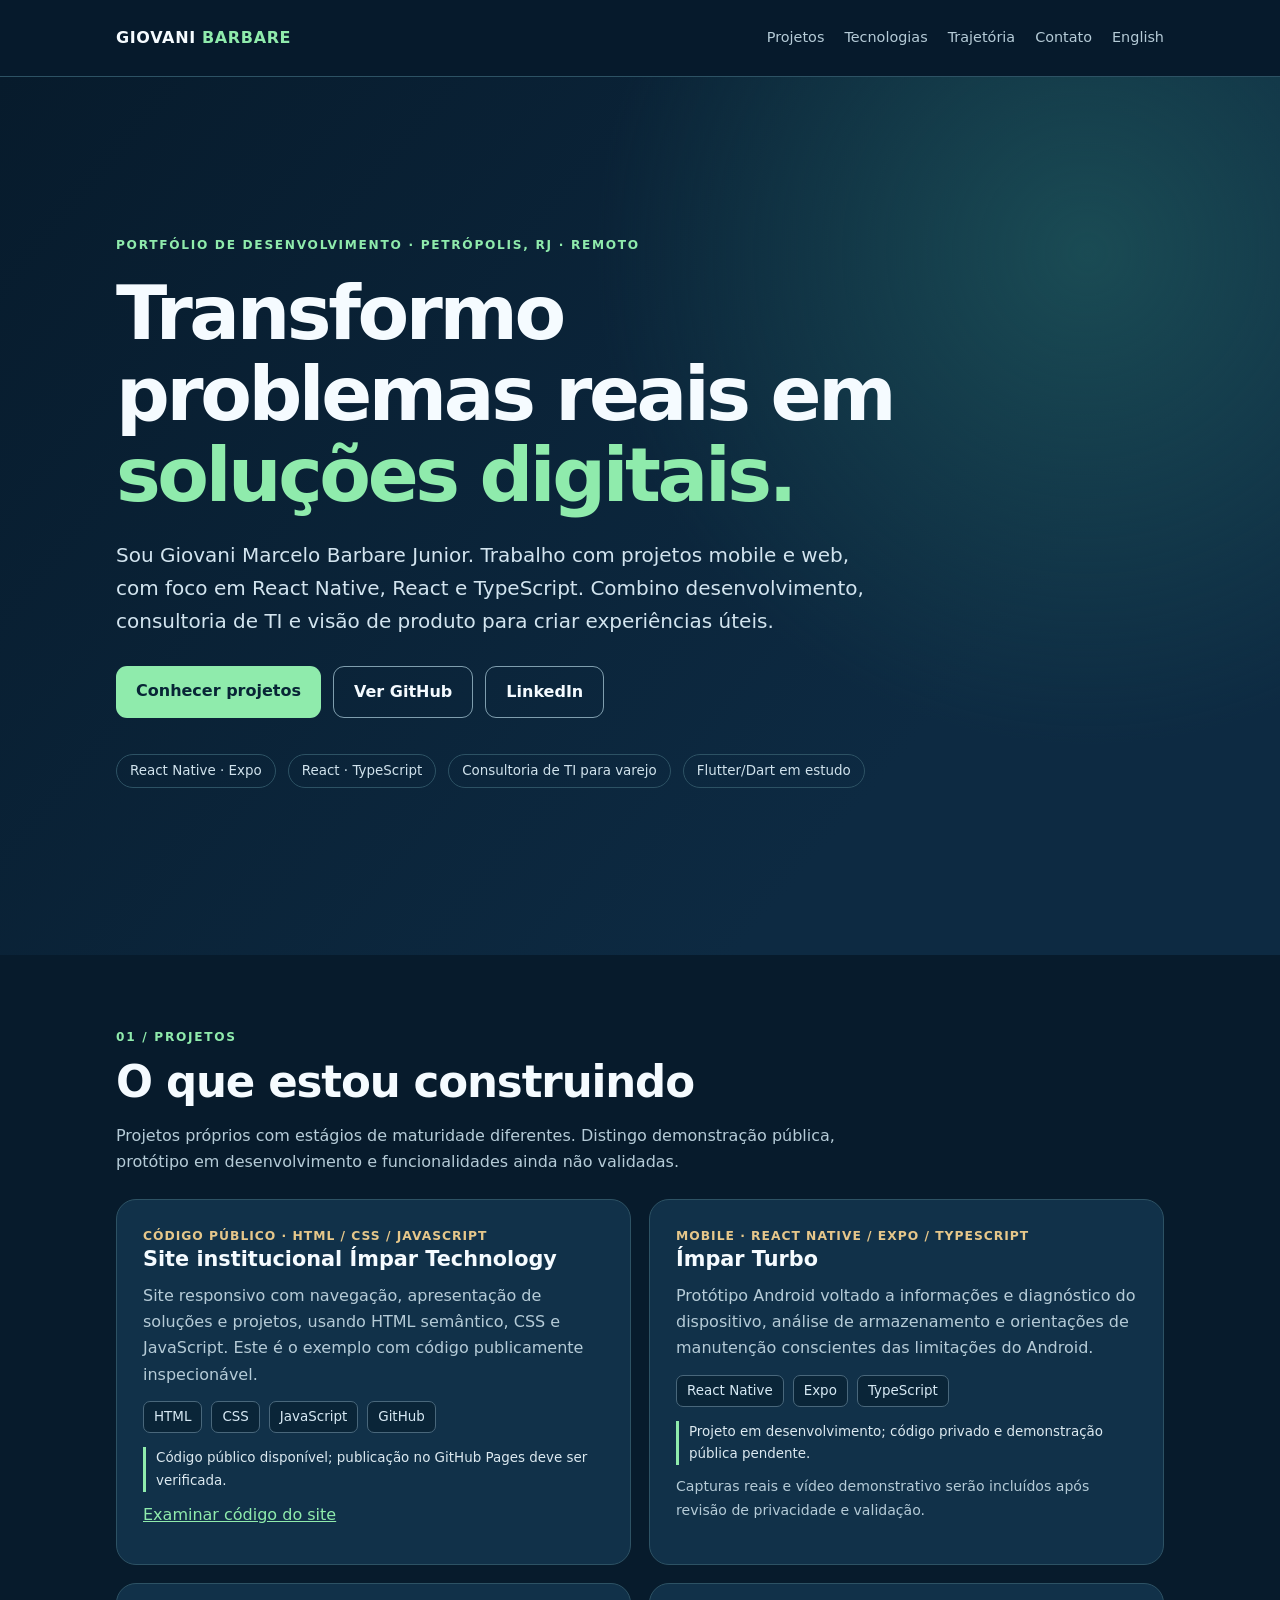
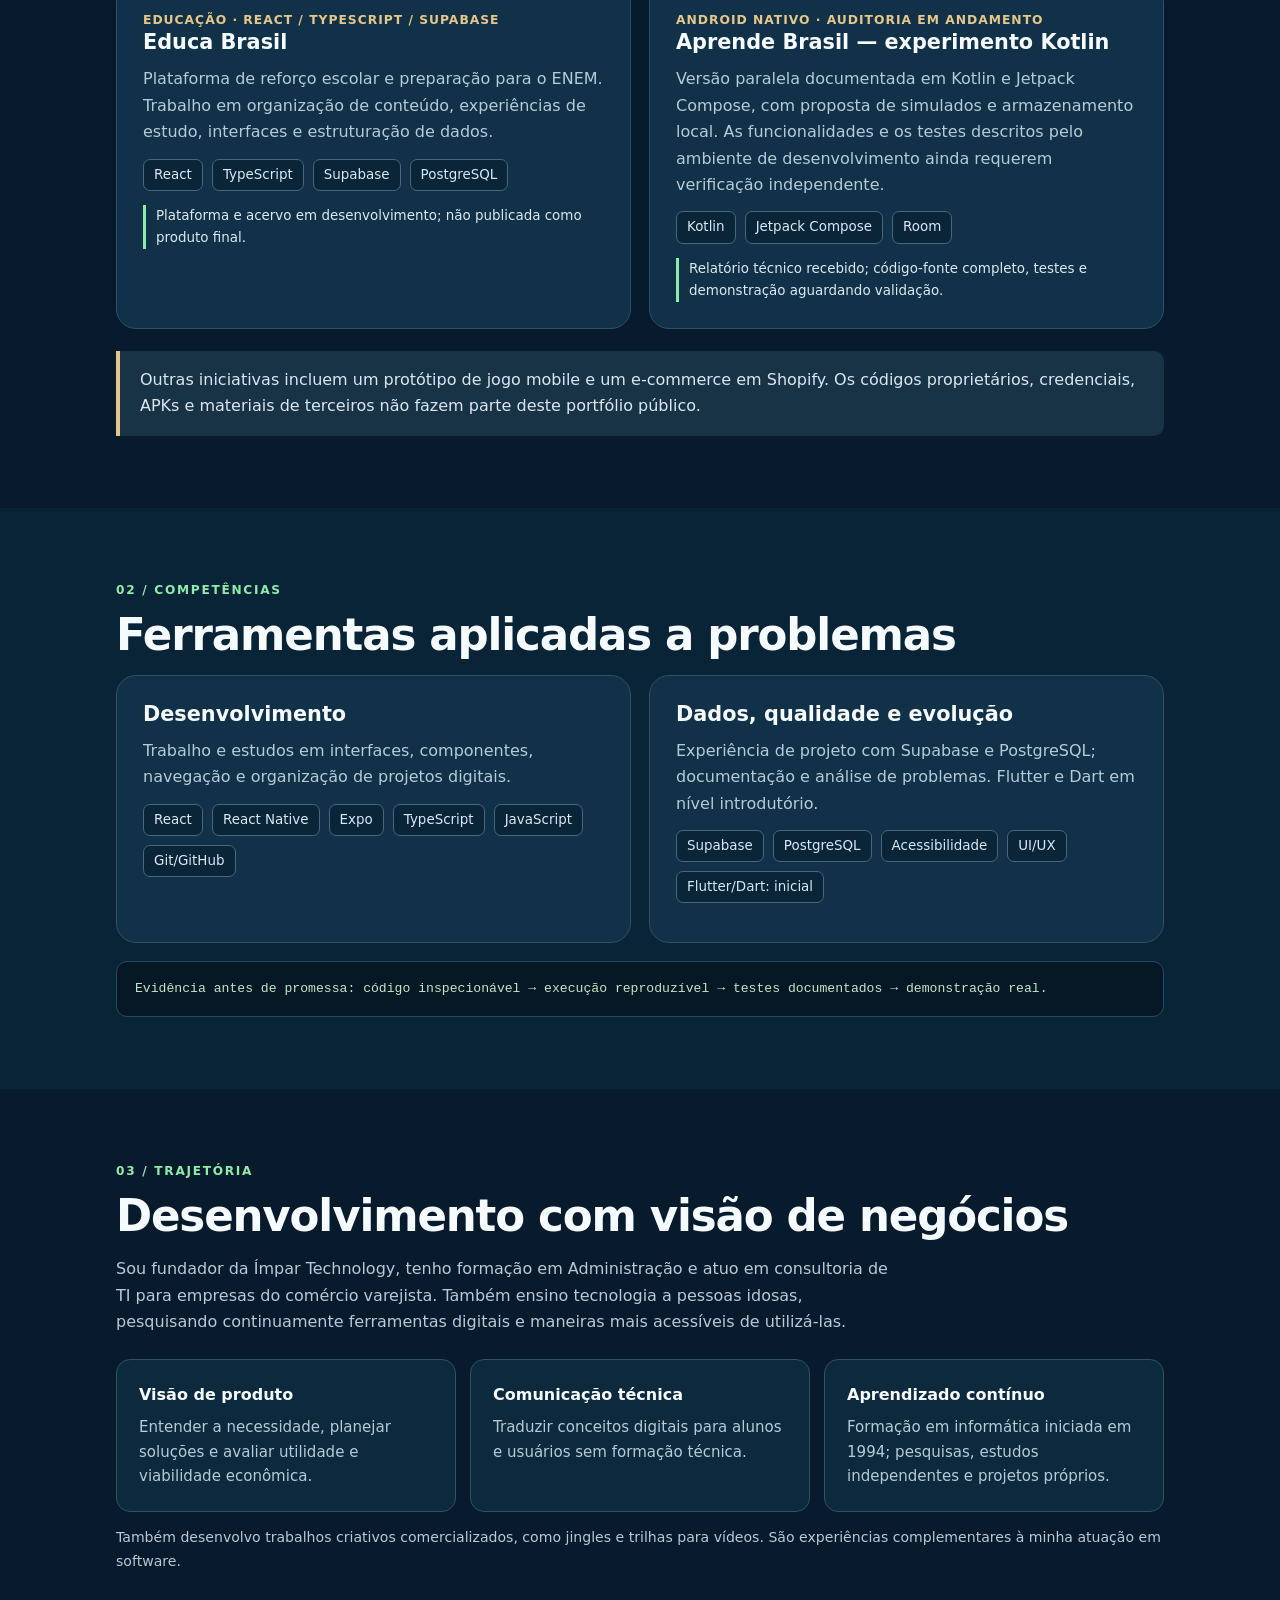
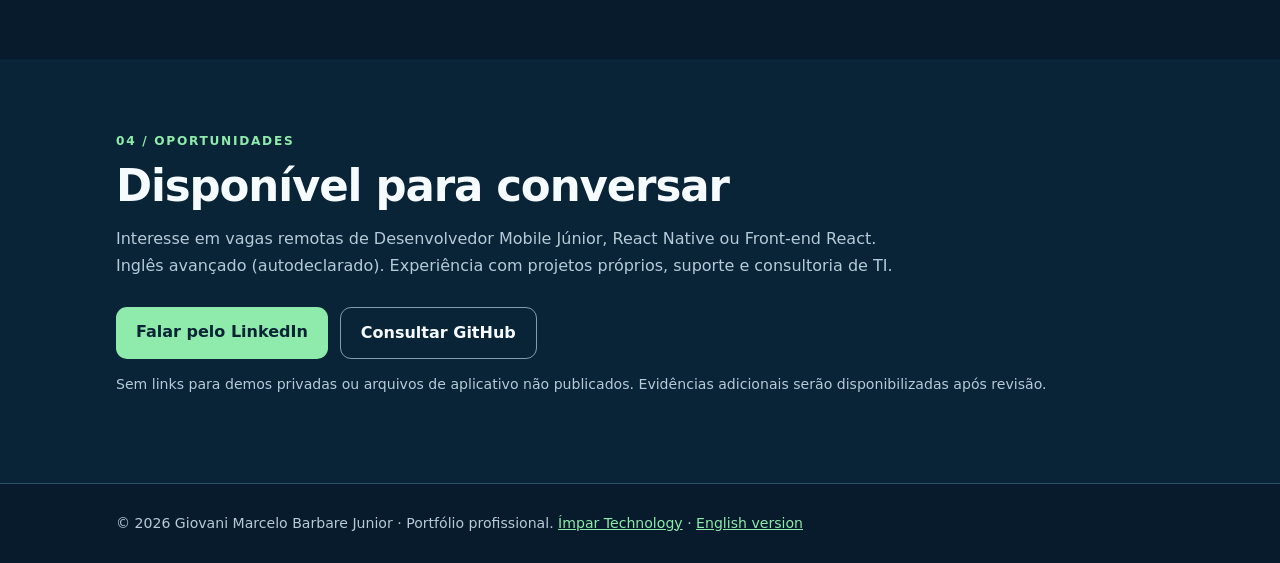
==== portfolio/index.html @ b381709a "feat: add recruiter-focused personal portfolio (PT-BR)" ====
<!doctype html>
<html lang="pt-BR">
<head>
  <meta charset="utf-8">
  <meta name="viewport" content="width=device-width,initial-scale=1">
  <meta name="description" content="Portfólio de Giovani Marcelo Barbare Junior: desenvolvimento mobile, React Native, React, TypeScript, projetos digitais e consultoria em TI.">
  <meta name="theme-color" content="#071b2c">
  <title>Giovani Barbare | Desenvolvimento Mobile e Front-end</title>
  <style>
    :root{color-scheme:dark;--bg:#071b2c;--bg2:#0d293e;--panel:#113149;--line:#2d5264;--text:#f5fbff;--muted:#b5cbd7;--green:#8febac;--gold:#e6c78a;--radius:20px}
    *{box-sizing:border-box}html{scroll-behavior:smooth}body{margin:0;background:var(--bg);color:var(--text);font:16px/1.65 system-ui,-apple-system,BlinkMacSystemFont,"Segoe UI",sans-serif}
    a{color:var(--green)}a:hover{text-decoration:none}a:focus-visible,button:focus-visible{outline:3px solid var(--gold);outline-offset:4px;border-radius:4px}
    .skip{position:absolute;left:-100vw;top:8px;background:var(--text);color:var(--bg);padding:8px 14px;z-index:10}.skip:focus{left:12px}
    .container{max-width:1100px;margin:auto;padding-inline:26px}
    header{border-bottom:1px solid var(--line);background:rgba(7,27,44,.96)}
    .nav{display:flex;align-items:center;justify-content:space-between;min-height:76px;gap:20px}
    .brand{text-decoration:none;color:var(--text);font-weight:800;letter-spacing:.04em}.brand span{color:var(--green)}
    nav{display:flex;align-items:center;gap:20px;flex-wrap:wrap}nav a{color:var(--muted);text-decoration:none;font-size:.9rem}nav a:hover{color:var(--text)}
    .hero{position:relative;overflow:hidden;background:radial-gradient(circle at 85% 20%,#1a4b54 0,transparent 38%),linear-gradient(130deg,#071b2c,#0d2a42 73%)}
    .hero .container{padding-block:86px 95px}.eyebrow,.kicker{text-transform:uppercase;letter-spacing:.14em;color:var(--green);font-size:.76rem;font-weight:800}
    h1{font-size:clamp(2.4rem,6vw,4.7rem);line-height:1.08;letter-spacing:-.045em;max-width:820px;margin:18px 0 22px}
    h1 strong{color:var(--green);font-weight:inherit}.lead{font-size:clamp(1rem,2vw,1.25rem);max-width:750px;color:#d2e4ef}
    .actions{display:flex;gap:12px;flex-wrap:wrap;margin-top:28px}
    .button{display:inline-block;background:var(--green);color:#082536;text-decoration:none;padding:12px 20px;border-radius:11px;font-weight:800}
    .button.secondary{background:transparent;color:var(--text);border:1px solid #7f9eae}
    .facts{display:flex;flex-wrap:wrap;gap:12px;margin-top:36px}.facts span{border:1px solid var(--line);border-radius:100px;padding:5px 13px;color:#d0e2ec;font-size:.84rem}
    section{padding-block:72px}section.alt{background:#092337}h2{font-size:clamp(1.8rem,3.4vw,2.8rem);line-height:1.2;letter-spacing:-.026em;margin:9px 0 14px}
    .intro{max-width:790px;color:var(--muted);margin:0 0 24px}.grid{display:grid;grid-template-columns:repeat(2,minmax(0,1fr));gap:18px}
    .card{background:var(--panel);border:1px solid var(--line);border-radius:var(--radius);padding:26px;min-width:0}
    .card h3{margin:0 0 6px;font-size:1.3rem;line-height:1.25}.card p{color:var(--muted);margin:10px 0}
    .tag{font-weight:700;color:var(--gold);font-size:.77rem;letter-spacing:.08em;text-transform:uppercase}
    .status{color:#dce9f0;font-size:.84rem;border-left:3px solid var(--green);padding-left:10px;margin-top:14px}
    .stack{display:flex;flex-wrap:wrap;gap:9px;margin:13px 0}.chip{border:1px solid #49677b;background:#0a2538;color:#d7e9f4;border-radius:7px;padding:4px 10px;font-size:.84rem}
    .code-panel{margin:18px 0 0;padding:15px 18px;background:#061725;border:1px solid #274960;border-radius:11px;font: .82rem/1.8 ui-monospace,SFMono-Regular,Consolas,monospace;color:#c1e8c9;overflow-wrap:anywhere}
    .small{font-size:.88rem;color:var(--muted)}
    .evidence{display:grid;grid-template-columns:repeat(3,minmax(0,1fr));gap:14px}
    .evidence div{padding:22px;border:1px solid var(--line);border-radius:14px;background:var(--bg2)}
    .evidence b{display:block;margin-bottom:6px}.evidence p{margin:0;color:var(--muted);font-size:.94rem}
    .callout{border-left:4px solid var(--gold);background:#173345;padding:16px 20px;border-radius:0 10px 10px 0;color:#d9e7f0;margin-top:22px}
    .links{display:flex;flex-wrap:wrap;gap:16px}.links a{overflow-wrap:anywhere}
    footer{padding:28px 0;border-top:1px solid var(--line);color:var(--muted);font-size:.88rem}
    @media(max-width:760px){.nav{align-items:flex-start;padding-block:15px;flex-direction:column;gap:10px}.hero .container{padding-block:56px 62px}section{padding-block:50px}.grid,.evidence{grid-template-columns:1fr}.card{padding:22px}.container{padding-inline:20px}nav{gap:14px}}
    @media(prefers-reduced-motion:reduce){html{scroll-behavior:auto}}
  </style>
</head>
<body>
<a class="skip" href="#conteudo">Pular para o conteúdo</a>
<header><div class="container nav">
  <a class="brand" href="#inicio">GIOVANI <span>BARBARE</span></a>
  <nav aria-label="Navegação principal"><a href="#projetos">Projetos</a><a href="#tecnologias">Tecnologias</a><a href="#trajetoria">Trajetória</a><a href="#contato">Contato</a><a href="en/">English</a></nav>
</div></header>
<main id="conteudo">
<section class="hero" id="inicio"><div class="container">
  <div class="eyebrow">Portfólio de desenvolvimento · Petrópolis, RJ · remoto</div>
  <h1>Transformo problemas reais em <strong>soluções digitais.</strong></h1>
  <p class="lead">Sou Giovani Marcelo Barbare Junior. Trabalho com projetos mobile e web, com foco em React Native, React e TypeScript. Combino desenvolvimento, consultoria de TI e visão de produto para criar experiências úteis.</p>
  <div class="actions"><a class="button" href="#projetos">Conhecer projetos</a><a class="button secondary" href="https://github.com/giovani-PLAY" target="_blank" rel="noopener noreferrer">Ver GitHub</a><a class="button secondary" href="https://www.linkedin.com/in/giovani-barbare-426a23270/" target="_blank" rel="noopener noreferrer">LinkedIn</a></div>
  <div class="facts"><span>React Native · Expo</span><span>React · TypeScript</span><span>Consultoria de TI para varejo</span><span>Flutter/Dart em estudo</span></div>
</div></section>
<section id="projetos"><div class="container">
  <div class="kicker">01 / Projetos</div><h2>O que estou construindo</h2>
  <p class="intro">Projetos próprios com estágios de maturidade diferentes. Distingo demonstração pública, protótipo em desenvolvimento e funcionalidades ainda não validadas.</p>
  <div class="grid">
    <article class="card"><div class="tag">Código público · HTML / CSS / JavaScript</div><h3>Site institucional Ímpar Technology</h3><p>Site responsivo com navegação, apresentação de soluções e projetos, usando HTML semântico, CSS e JavaScript. Este é o exemplo com código publicamente inspecionável.</p><div class="stack"><span class="chip">HTML</span><span class="chip">CSS</span><span class="chip">JavaScript</span><span class="chip">GitHub</span></div><div class="status">Código público disponível; publicação no GitHub Pages deve ser verificada.</div><p><a href="https://github.com/giovani-PLAY/impar-technology" target="_blank" rel="noopener noreferrer">Examinar código do site</a></p></article>
    <article class="card"><div class="tag">Mobile · React Native / Expo / TypeScript</div><h3>Ímpar Turbo</h3><p>Protótipo Android voltado a informações e diagnóstico do dispositivo, análise de armazenamento e orientações de manutenção conscientes das limitações do Android.</p><div class="stack"><span class="chip">React Native</span><span class="chip">Expo</span><span class="chip">TypeScript</span></div><div class="status">Projeto em desenvolvimento; código privado e demonstração pública pendente.</div><p class="small">Capturas reais e vídeo demonstrativo serão incluídos após revisão de privacidade e validação.</p></article>
    <article class="card"><div class="tag">Educação · React / TypeScript / Supabase</div><h3>Educa Brasil</h3><p>Plataforma de reforço escolar e preparação para o ENEM. Trabalho em organização de conteúdo, experiências de estudo, interfaces e estruturação de dados.</p><div class="stack"><span class="chip">React</span><span class="chip">TypeScript</span><span class="chip">Supabase</span><span class="chip">PostgreSQL</span></div><div class="status">Plataforma e acervo em desenvolvimento; não publicada como produto final.</div></article>
    <article class="card"><div class="tag">Android nativo · Auditoria em andamento</div><h3>Aprende Brasil — experimento Kotlin</h3><p>Versão paralela documentada em Kotlin e Jetpack Compose, com proposta de simulados e armazenamento local. As funcionalidades e os testes descritos pelo ambiente de desenvolvimento ainda requerem verificação independente.</p><div class="stack"><span class="chip">Kotlin</span><span class="chip">Jetpack Compose</span><span class="chip">Room</span></div><div class="status">Relatório técnico recebido; código-fonte completo, testes e demonstração aguardando validação.</div></article>
  </div>
  <div class="callout">Outras iniciativas incluem um protótipo de jogo mobile e um e-commerce em Shopify. Os códigos proprietários, credenciais, APKs e materiais de terceiros não fazem parte deste portfólio público.</div>
</div></section>
<section class="alt" id="tecnologias"><div class="container">
  <div class="kicker">02 / Competências</div><h2>Ferramentas aplicadas a problemas</h2>
  <div class="grid">
    <div class="card"><h3>Desenvolvimento</h3><p>Trabalho e estudos em interfaces, componentes, navegação e organização de projetos digitais.</p><div class="stack"><span class="chip">React</span><span class="chip">React Native</span><span class="chip">Expo</span><span class="chip">TypeScript</span><span class="chip">JavaScript</span><span class="chip">Git/GitHub</span></div></div>
    <div class="card"><h3>Dados, qualidade e evolução</h3><p>Experiência de projeto com Supabase e PostgreSQL; documentação e análise de problemas. Flutter e Dart em nível introdutório.</p><div class="stack"><span class="chip">Supabase</span><span class="chip">PostgreSQL</span><span class="chip">Acessibilidade</span><span class="chip">UI/UX</span><span class="chip">Flutter/Dart: inicial</span></div></div>
  </div>
  <div class="code-panel" role="note">Evidência antes de promessa: código inspecionável → execução reproduzível → testes documentados → demonstração real.</div>
</div></section>
<section id="trajetoria"><div class="container">
  <div class="kicker">03 / Trajetória</div><h2>Desenvolvimento com visão de negócios</h2>
  <p class="intro">Sou fundador da Ímpar Technology, tenho formação em Administração e atuo em consultoria de TI para empresas do comércio varejista. Também ensino tecnologia a pessoas idosas, pesquisando continuamente ferramentas digitais e maneiras mais acessíveis de utilizá-las.</p>
  <div class="evidence">
    <div><b>Visão de produto</b><p>Entender a necessidade, planejar soluções e avaliar utilidade e viabilidade econômica.</p></div>
    <div><b>Comunicação técnica</b><p>Traduzir conceitos digitais para alunos e usuários sem formação técnica.</p></div>
    <div><b>Aprendizado contínuo</b><p>Formação em informática iniciada em 1994; pesquisas, estudos independentes e projetos próprios.</p></div>
  </div>
  <p class="small">Também desenvolvo trabalhos criativos comercializados, como jingles e trilhas para vídeos. São experiências complementares à minha atuação em software.</p>
</div></section>
<section class="alt" id="contato"><div class="container">
  <div class="kicker">04 / Oportunidades</div><h2>Disponível para conversar</h2>
  <p class="intro">Interesse em vagas remotas de Desenvolvedor Mobile Júnior, React Native ou Front-end React. Inglês avançado (autodeclarado). Experiência com projetos próprios, suporte e consultoria de TI.</p>
  <div class="actions"><a class="button" href="https://www.linkedin.com/in/giovani-barbare-426a23270/" target="_blank" rel="noopener noreferrer">Falar pelo LinkedIn</a><a class="button secondary" href="https://github.com/giovani-PLAY" target="_blank" rel="noopener noreferrer">Consultar GitHub</a></div>
  <p class="small">Sem links para demos privadas ou arquivos de aplicativo não publicados. Evidências adicionais serão disponibilizadas após revisão.</p>
</div></section>
</main>
<footer><div class="container">© 2026 Giovani Marcelo Barbare Junior · Portfólio profissional. <a href="../">Ímpar Technology</a> · <a href="en/" lang="en">English version</a></div></footer>
</body></html>
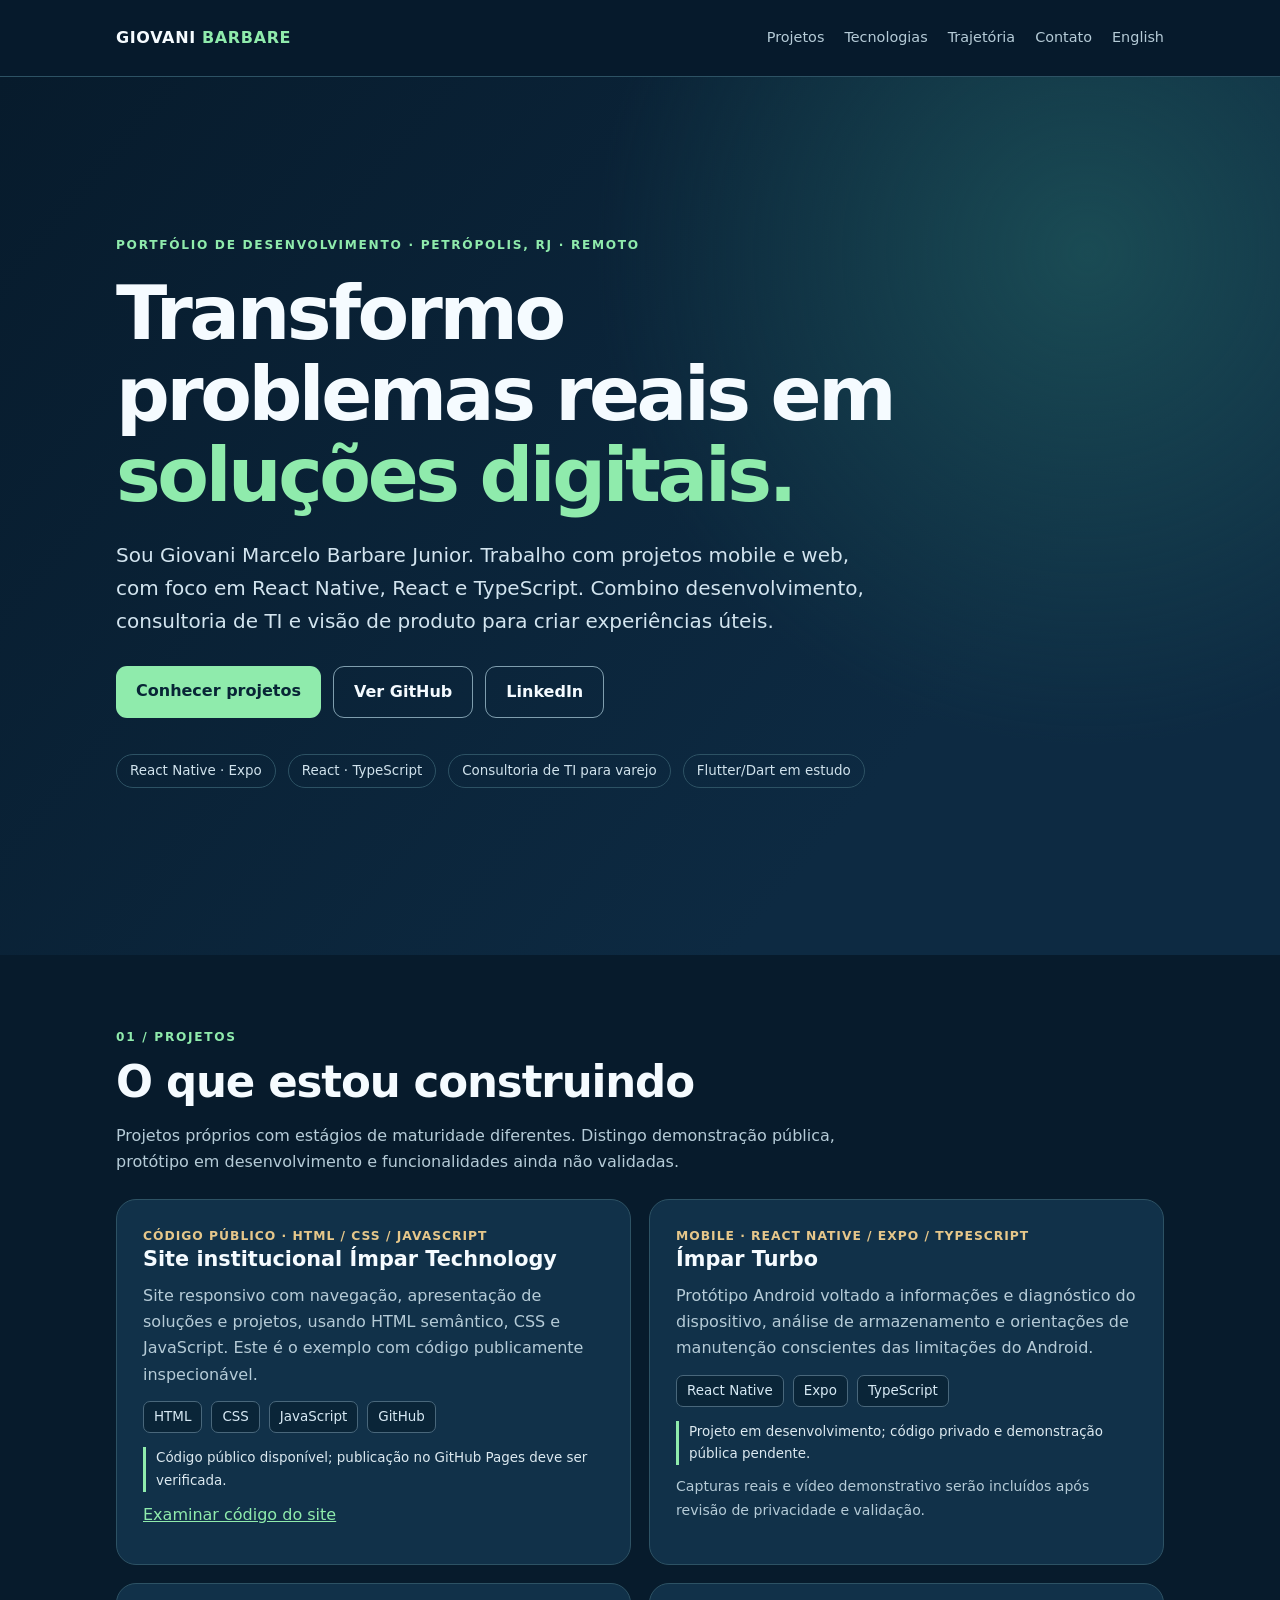
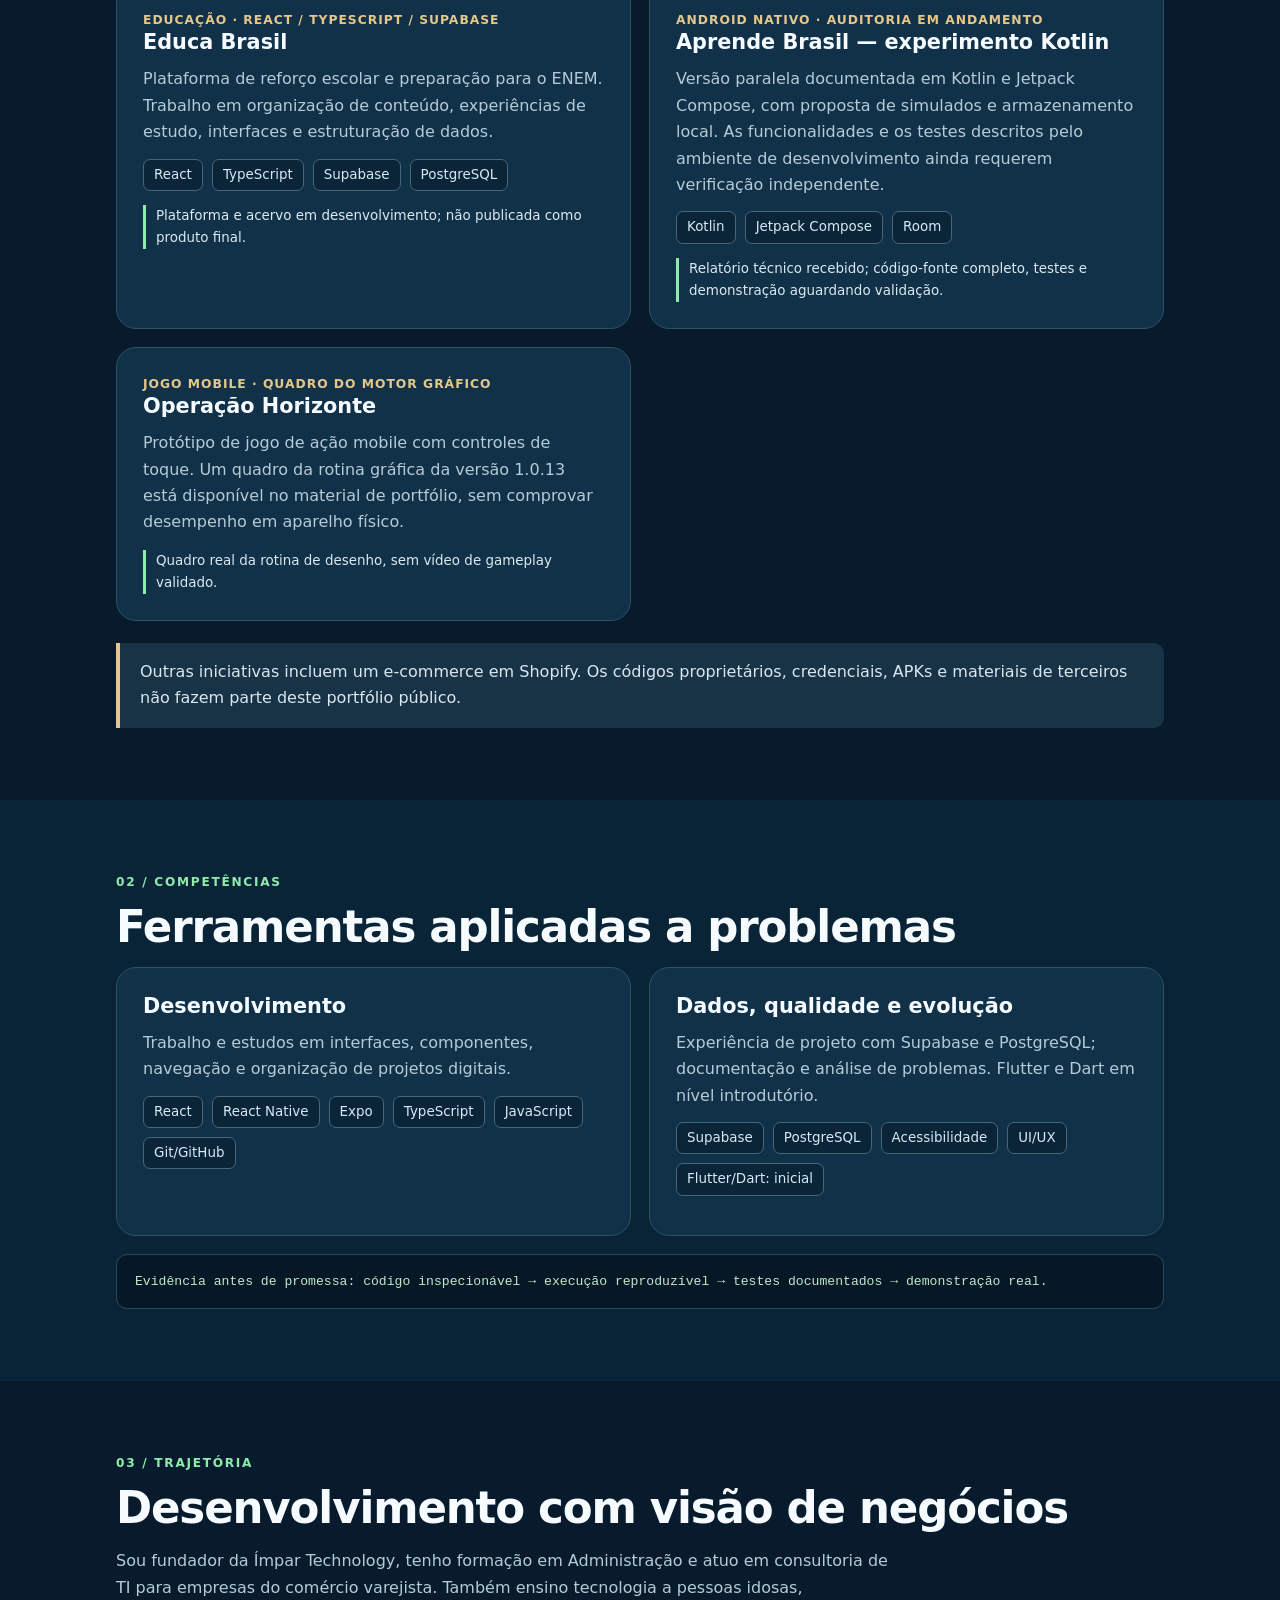
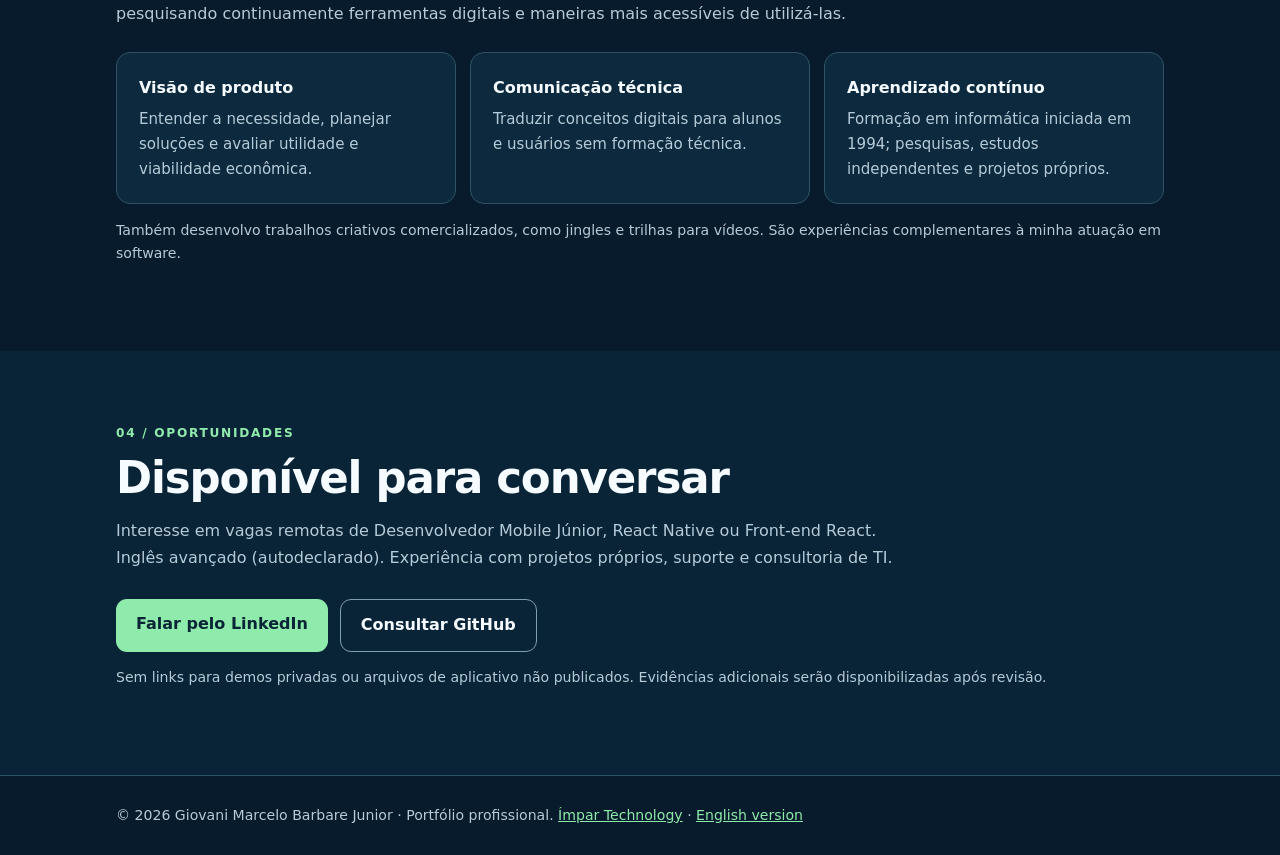
==== commit 58941bdc: "feat: prepare evidence-backed media display (PT-BR)" ====
--- a/portfolio/index.html
+++ b/portfolio/index.html
@@ -41,7 +41,7 @@
     footer{padding:28px 0;border-top:1px solid var(--line);color:var(--muted);font-size:.88rem}
     @media(max-width:760px){.nav{align-items:flex-start;padding-block:15px;flex-direction:column;gap:10px}.hero .container{padding-block:56px 62px}section{padding-block:50px}.grid,.evidence{grid-template-columns:1fr}.card{padding:22px}.container{padding-inline:20px}nav{gap:14px}}
     @media(prefers-reduced-motion:reduce){html{scroll-behavior:auto}}
-  </style>
+  .proof-gallery{display:grid;grid-template-columns:repeat(auto-fit,minmax(145px,1fr));gap:12px;margin:16px 0}.proof-gallery[hidden]{display:none}.proof-figure{margin:0;min-width:0}.proof-figure img{display:block;width:100%;max-height:440px;object-fit:contain;background:#061725;border:1px solid var(--line);border-radius:12px}.proof-figure figcaption{font-size:.79rem;color:var(--muted);margin-top:6px}.proof-gallery video{width:100%;border-radius:12px;border:1px solid var(--line);background:#061725;max-height:440px}</style>
 </head>
 <body>
 <a class="skip" href="#conteudo">Pular para o conteúdo</a>
@@ -62,11 +62,11 @@
   <p class="intro">Projetos próprios com estágios de maturidade diferentes. Distingo demonstração pública, protótipo em desenvolvimento e funcionalidades ainda não validadas.</p>
   <div class="grid">
     <article class="card"><div class="tag">Código público · HTML / CSS / JavaScript</div><h3>Site institucional Ímpar Technology</h3><p>Site responsivo com navegação, apresentação de soluções e projetos, usando HTML semântico, CSS e JavaScript. Este é o exemplo com código publicamente inspecionável.</p><div class="stack"><span class="chip">HTML</span><span class="chip">CSS</span><span class="chip">JavaScript</span><span class="chip">GitHub</span></div><div class="status">Código público disponível; publicação no GitHub Pages deve ser verificada.</div><p><a href="https://github.com/giovani-PLAY/impar-technology" target="_blank" rel="noopener noreferrer">Examinar código do site</a></p></article>
-    <article class="card"><div class="tag">Mobile · React Native / Expo / TypeScript</div><h3>Ímpar Turbo</h3><p>Protótipo Android voltado a informações e diagnóstico do dispositivo, análise de armazenamento e orientações de manutenção conscientes das limitações do Android.</p><div class="stack"><span class="chip">React Native</span><span class="chip">Expo</span><span class="chip">TypeScript</span></div><div class="status">Projeto em desenvolvimento; código privado e demonstração pública pendente.</div><p class="small">Capturas reais e vídeo demonstrativo serão incluídos após revisão de privacidade e validação.</p></article>
-    <article class="card"><div class="tag">Educação · React / TypeScript / Supabase</div><h3>Educa Brasil</h3><p>Plataforma de reforço escolar e preparação para o ENEM. Trabalho em organização de conteúdo, experiências de estudo, interfaces e estruturação de dados.</p><div class="stack"><span class="chip">React</span><span class="chip">TypeScript</span><span class="chip">Supabase</span><span class="chip">PostgreSQL</span></div><div class="status">Plataforma e acervo em desenvolvimento; não publicada como produto final.</div></article>
+    <article class="card"><div class="tag">Mobile · React Native / Expo / TypeScript</div><h3>Ímpar Turbo</h3><p>Protótipo Android voltado a informações e diagnóstico do dispositivo, análise de armazenamento e orientações de manutenção conscientes das limitações do Android.</p><div class="stack"><span class="chip">React Native</span><span class="chip">Expo</span><span class="chip">TypeScript</span></div><div class="proof-gallery" data-proof="turbo" aria-label="Evidências do projeto" hidden></div><div class="status">Projeto em desenvolvimento; código privado e demonstração pública pendente.</div><p class="small">Capturas reais e vídeo demonstrativo serão incluídos após revisão de privacidade e validação.</p></article>
+    <article class="card"><div class="tag">Educação · React / TypeScript / Supabase</div><h3>Educa Brasil</h3><p>Plataforma de reforço escolar e preparação para o ENEM. Trabalho em organização de conteúdo, experiências de estudo, interfaces e estruturação de dados.</p><div class="stack"><span class="chip">React</span><span class="chip">TypeScript</span><span class="chip">Supabase</span><span class="chip">PostgreSQL</span></div><div class="proof-gallery" data-proof="educa" aria-label="Evidências do projeto" hidden></div><div class="status">Plataforma e acervo em desenvolvimento; não publicada como produto final.</div></article>
     <article class="card"><div class="tag">Android nativo · Auditoria em andamento</div><h3>Aprende Brasil — experimento Kotlin</h3><p>Versão paralela documentada em Kotlin e Jetpack Compose, com proposta de simulados e armazenamento local. As funcionalidades e os testes descritos pelo ambiente de desenvolvimento ainda requerem verificação independente.</p><div class="stack"><span class="chip">Kotlin</span><span class="chip">Jetpack Compose</span><span class="chip">Room</span></div><div class="status">Relatório técnico recebido; código-fonte completo, testes e demonstração aguardando validação.</div></article>
-  </div>
-  <div class="callout">Outras iniciativas incluem um protótipo de jogo mobile e um e-commerce em Shopify. Os códigos proprietários, credenciais, APKs e materiais de terceiros não fazem parte deste portfólio público.</div>
+  <article class="card"><div class="tag">Jogo mobile · quadro do motor gráfico</div><h3>Operação Horizonte</h3><p>Protótipo de jogo de ação mobile com controles de toque. Um quadro da rotina gráfica da versão 1.0.13 está disponível no material de portfólio, sem comprovar desempenho em aparelho físico.</p><div class="status">Quadro real da rotina de desenho, sem vídeo de gameplay validado.</div><div class="proof-gallery" data-proof="horizonte" aria-label="Evidências de Operação Horizonte" hidden></div></article></div>
+  <div class="callout">Outras iniciativas incluem um e-commerce em Shopify. Os códigos proprietários, credenciais, APKs e materiais de terceiros não fazem parte deste portfólio público.</div>
 </div></section>
 <section class="alt" id="tecnologias"><div class="container">
   <div class="kicker">02 / Competências</div><h2>Ferramentas aplicadas a problemas</h2>
@@ -94,4 +94,36 @@
 </div></section>
 </main>
 <footer><div class="container">© 2026 Giovani Marcelo Barbare Junior · Portfólio profissional. <a href="../">Ímpar Technology</a> · <a href="en/" lang="en">English version</a></div></footer>
-</body></html>
+<script>
+(function(){
+  "use strict";
+  const media={
+    educa:{images:[
+      {src:"media/educa-brasil-entrada.webp",alt:"Prévia visual da tela inicial Aprende Brasil, Google simulado e sem dados reais",caption:"Prévia visual de 19/10/2026 — login simulado"},
+      {src:"media/educa-brasil-cadastro.webp",alt:"Prévia da tela de data de nascimento sem coleta real",caption:"Etapa visual de cadastro — não é coleta real"}
+    ],video:"media/educa-brasil-demo.mp4"},
+    turbo:{images:[],video:"media/impar-turbo-demo.mp4"},
+    horizonte:{images:[{src:"media/operacao-horizonte-quadro.webp",alt:"Quadro gerado pela rotina gráfica do jogo, mostrando avião e cenário",caption:"Quadro gerado localmente pela versão 1.0.13; não mede FPS no celular"}],video:"media/operacao-horizonte-demo.mp4"}
+  };
+  for(const gallery of document.querySelectorAll('[data-proof]')){
+    const set=media[gallery.dataset.proof];if(!set)continue;
+    for(const pic of set.images){
+      const probe=new Image();
+      probe.onload=()=>{
+        const figure=document.createElement('figure');figure.className='proof-figure';
+        const img=document.createElement('img');img.src=pic.src;img.alt=pic.alt;img.loading='lazy';img.decoding='async';img.width=390;img.height=844;
+        const caption=document.createElement('figcaption');caption.textContent=pic.caption;
+        figure.append(img,caption);gallery.append(figure);gallery.hidden=false;
+      };
+      probe.src=pic.src;
+    }
+    fetch(set.video,{method:'HEAD'}).then(response=>{
+      if(!response.ok) return;
+      const figure=document.createElement('figure');figure.className='proof-figure';
+      const video=document.createElement('video');video.src=set.video;video.controls=true;video.playsInline=true;video.preload='none';video.setAttribute('aria-label','Vídeo demonstrativo gravado do aplicativo');
+      const caption=document.createElement('figcaption');caption.textContent='Demonstração gravada — confira a versão e as funcionalidades mostradas';
+      figure.append(video,caption);gallery.append(figure);gallery.hidden=false;
+    }).catch(()=>{});
+  }
+})();
+</script></body></html>
